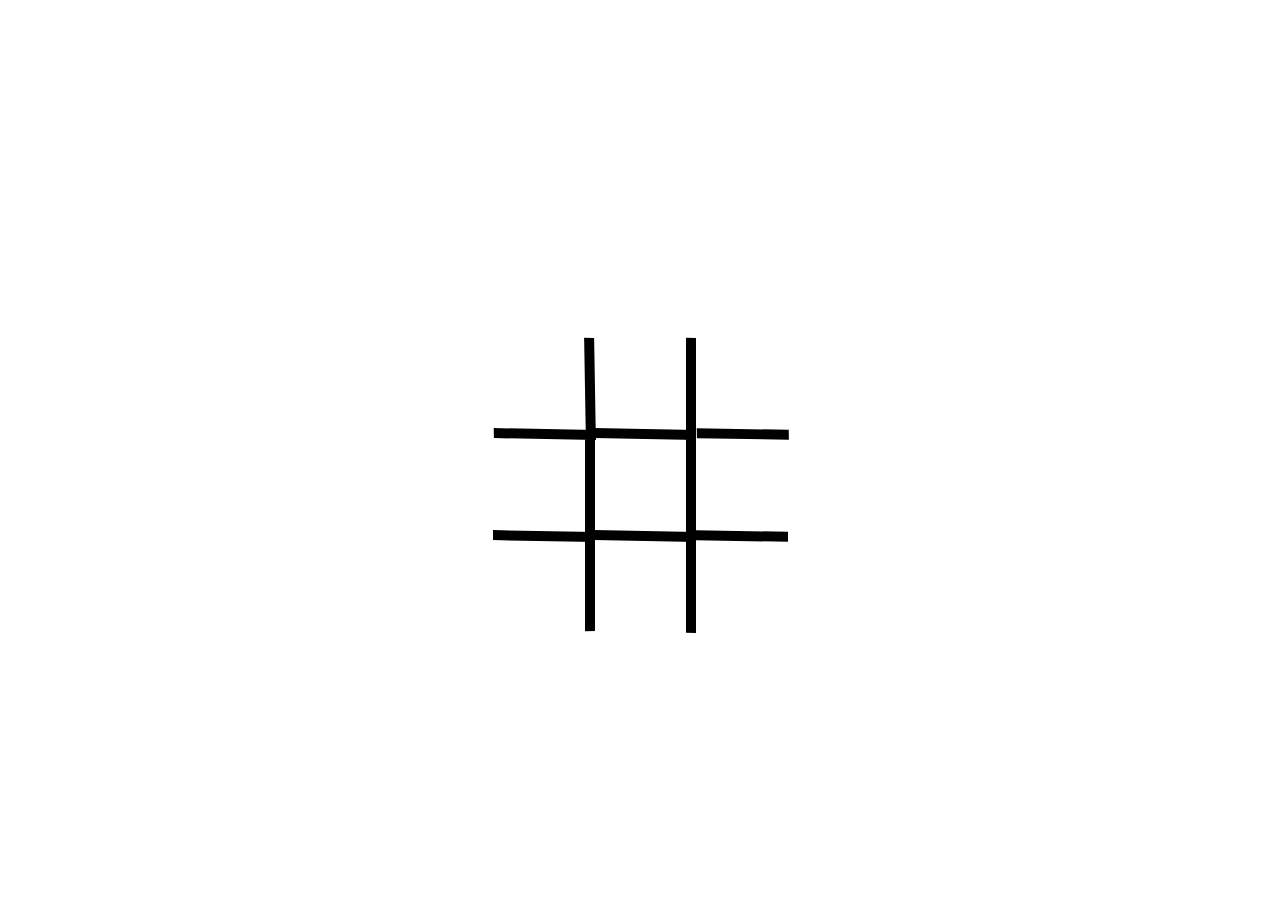
==== index.html @ 144cc935 "figure out winning plays" ====
<!DOCTYPE html>
<html lang="en">

<head>
    <meta charset="UTF-8">
    <meta name="viewport" content="width=device-width, initial-scale=1.0">
    <title>Document</title>
    <link rel="stylesheet" href="styles.css">
</head>

<body>
    <p id="game-over">Game Over! <span id="winners-name">Hanaa</span> wins!</p>
    <div id="board">
        <div class="left top" data-loc="0">
            <img src="tic-O.svg" alt="O">
            <img src="tac-X.svg" alt="X">
        </div>
        <div class="middle top" data-loc="1">
            <img src="tic-O.svg" alt="O">
            <img src="tac-X.svg" alt="X">
        </div>
        <div class="right top" data-loc="2">
            <img src="tic-O.svg" alt="O">
            <img src="tac-X.svg" alt="X">
        </div>
        <div class="middle left" data-loc="3">
            <img src="tic-O.svg" alt="O">
            <img src="tac-X.svg" alt="X">
        </div>
        <div class="middle" data-loc="4">
            <img src="tic-O.svg" alt="O">
            <img src="tac-X.svg" alt="X">
        </div>
        <div class="middle right" data-loc="5">
            <img src="tic-O.svg" alt="O">
            <img src="tac-X.svg" alt="X">
        </div>
        <div class="bottom left" data-loc="6">
            <img src="tic-O.svg" alt="O">
            <img src="tac-X.svg" alt="X">
        </div>
        <div class="bottom middle" data-loc="7">
            <img src="tic-O.svg" alt="O">
            <img src="tac-X.svg" alt="X">
        </div>
        <div class="bottom right" data-loc="8">
            <img src="tic-O.svg" alt="O">
            <img src="tac-X.svg" alt="X">
        </div>
    </div>
    <script src="script.js"></script>
</body>

</html>
---- styles.css ----
* {
    padding: 0;
    margin: 0;
    box-sizing: border-box;
}

body {
    min-height: 100vh;
    display: flex;
    flex-direction: column;
    justify-content: center;
    align-items: center;
    gap: 2rem;
    font-size: 2rem;

    p {
        opacity: 0;
    }
}

#board {
    display: grid;

    grid-template-columns: repeat(3, min-content);
    grid-template-columns: repeat(3, min-content);
    gap: 0px;
    border: none;

    >div:not(.right) {
        border-right: 10px solid black;
        transform: skewY(-1deg);
    }

    >div:not(.bottom) {
        border-bottom: 10px solid black;
        transform: skew(1deg, 1deg);
    }

    >div.middle {
        transform: skewY(1deg);
    }

    >div {
        display: grid;
        grid-template-rows: min-content;
        grid-template-columns: min-content;

        img {
            grid-row: 1;
            grid-column: 1;
            opacity: 0;
            padding: 8px;
        }

        img:last-child {
            opacity: 0;

        }

    }
}
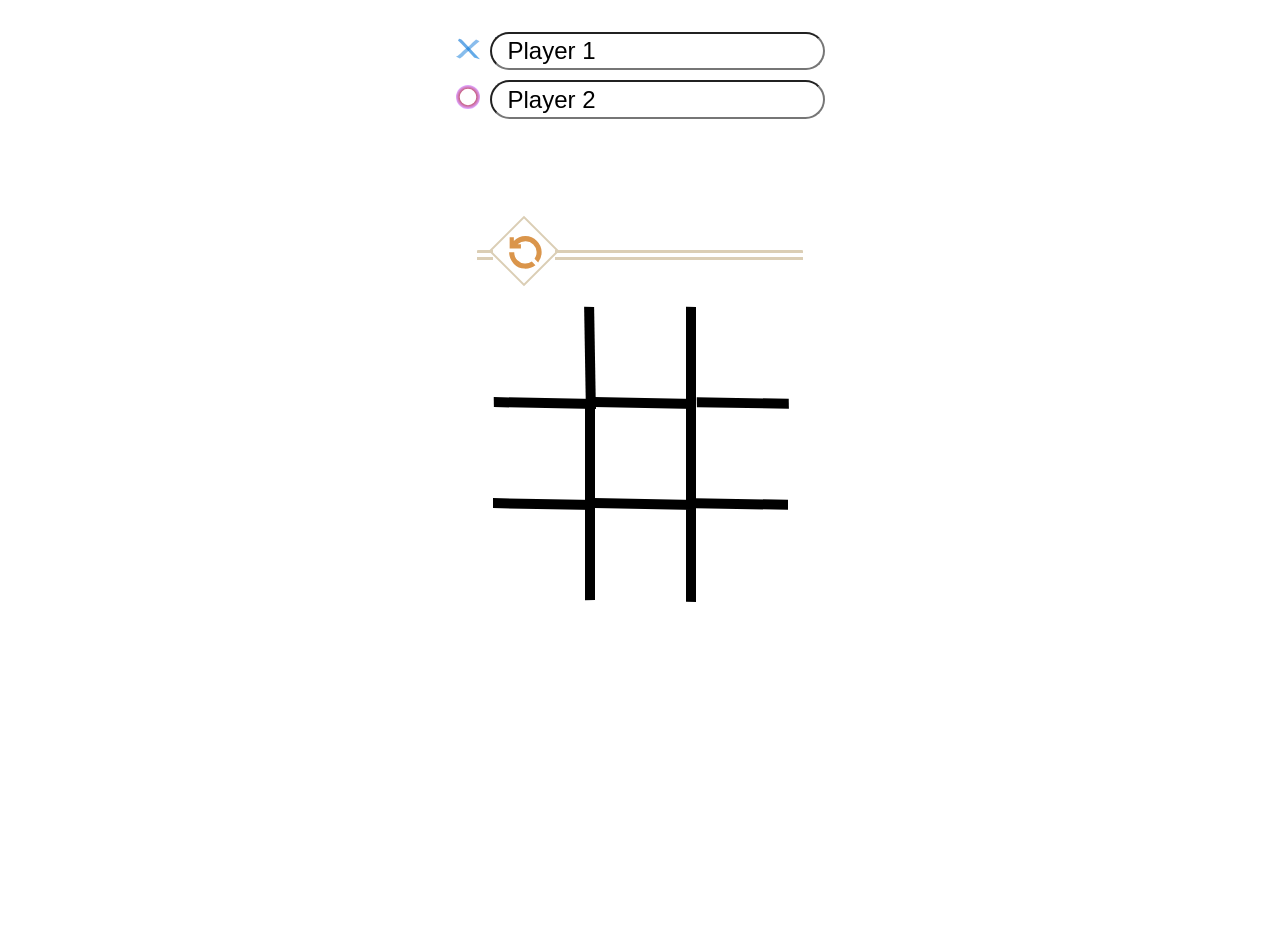
==== commit d712f30b: "handle reset button and stop image dragging in chrome" ====
--- a/index.html
+++ b/index.html
@@ -9,45 +9,53 @@
 </head>
 
 <body>
+    <div>
+        <label for="player0"><img src="tac-X.svg" alt="X mark"></label><input type="text" name="player0" id="player0"
+            value="Player 1">
+        <label for="player1"><img src="tic-O.svg" alt="O mark"></label><input type="text" name="player1" id="player1"
+            value="Player 2">
+    </div>
+
     <p id="game-over">Game Over! <span id="winners-name">Hanaa</span> wins!</p>
-    <div id="board">
-        <div class="left top" data-loc="0">
+    <fieldset id="board">
+        <legend><img id="reset" src="restart_orange_24px.svg" alt="restart game"></legend>
+        <div class="cell left top" data-loc="0">
             <img src="tic-O.svg" alt="O">
             <img src="tac-X.svg" alt="X">
         </div>
-        <div class="middle top" data-loc="1">
+        <div class="cell middle top" data-loc="1">
             <img src="tic-O.svg" alt="O">
             <img src="tac-X.svg" alt="X">
         </div>
-        <div class="right top" data-loc="2">
+        <div class="cell right top" data-loc="2">
             <img src="tic-O.svg" alt="O">
             <img src="tac-X.svg" alt="X">
         </div>
-        <div class="middle left" data-loc="3">
+        <div class="cell middle left" data-loc="3">
             <img src="tic-O.svg" alt="O">
             <img src="tac-X.svg" alt="X">
         </div>
-        <div class="middle" data-loc="4">
+        <div class="cell middle" data-loc="4">
             <img src="tic-O.svg" alt="O">
             <img src="tac-X.svg" alt="X">
         </div>
-        <div class="middle right" data-loc="5">
+        <div class="cell middle right" data-loc="5">
             <img src="tic-O.svg" alt="O">
             <img src="tac-X.svg" alt="X">
         </div>
-        <div class="bottom left" data-loc="6">
+        <div class="cell bottom left" data-loc="6">
             <img src="tic-O.svg" alt="O">
             <img src="tac-X.svg" alt="X">
         </div>
-        <div class="bottom middle" data-loc="7">
+        <div class="cell bottom middle" data-loc="7">
             <img src="tic-O.svg" alt="O">
             <img src="tac-X.svg" alt="X">
         </div>
-        <div class="bottom right" data-loc="8">
+        <div class="cell bottom right" data-loc="8">
             <img src="tic-O.svg" alt="O">
             <img src="tac-X.svg" alt="X">
         </div>
-    </div>
+    </fieldset>
     <script src="script.js"></script>
 </body>
 
--- a/styles.css
+++ b/styles.css
@@ -8,10 +8,27 @@
     min-height: 100vh;
     display: flex;
     flex-direction: column;
-    justify-content: center;
+    justify-content: flex-start;
     align-items: center;
     gap: 2rem;
     font-size: 2rem;
+    margin-top: 2rem;
+
+    >div:first-child {
+        display: grid;
+        grid-template-columns: 1.5rem 1fr;
+        gap: 10px;
+
+        img {
+            width: 1.5rem;
+        }
+
+        input {
+            font-size: 1.5rem;
+            padding: .2rem 1rem;
+            border-radius: 25px;
+        }
+    }
 
     p {
         opacity: 0;
@@ -24,7 +41,27 @@
     grid-template-columns: repeat(3, min-content);
     grid-template-columns: repeat(3, min-content);
     gap: 0px;
-    border: none;
+    padding: 1rem 1rem calc(1rem + 25px) 1rem;
+    border-style: double;
+    border-radius: 1px;
+    border-color: rgb(219, 206, 181);
+    border-left: none;
+    border-right: none;
+    border-bottom: none;
+    border-top-width: 10px;
+
+    legend {
+        font-size: 2rem;
+        border: none;
+
+        img {
+            width: 50px;
+            border: 2px double rgb(219, 206, 181);
+            transform: rotate(-45deg);
+            z-index: 2;
+            margin: 6px;
+        }
+    }
 
     >div:not(.right) {
         border-right: 10px solid black;
@@ -58,4 +95,13 @@
         }
 
     }
+}
+
+.current-player {
+    background: linear-gradient(-100deg, #dfa2fc 0%, #dfa2fc 30%, #0979d9 100%);
+    color: white;
+}
+
+img {
+    -webkit-user-drag: none;
 }
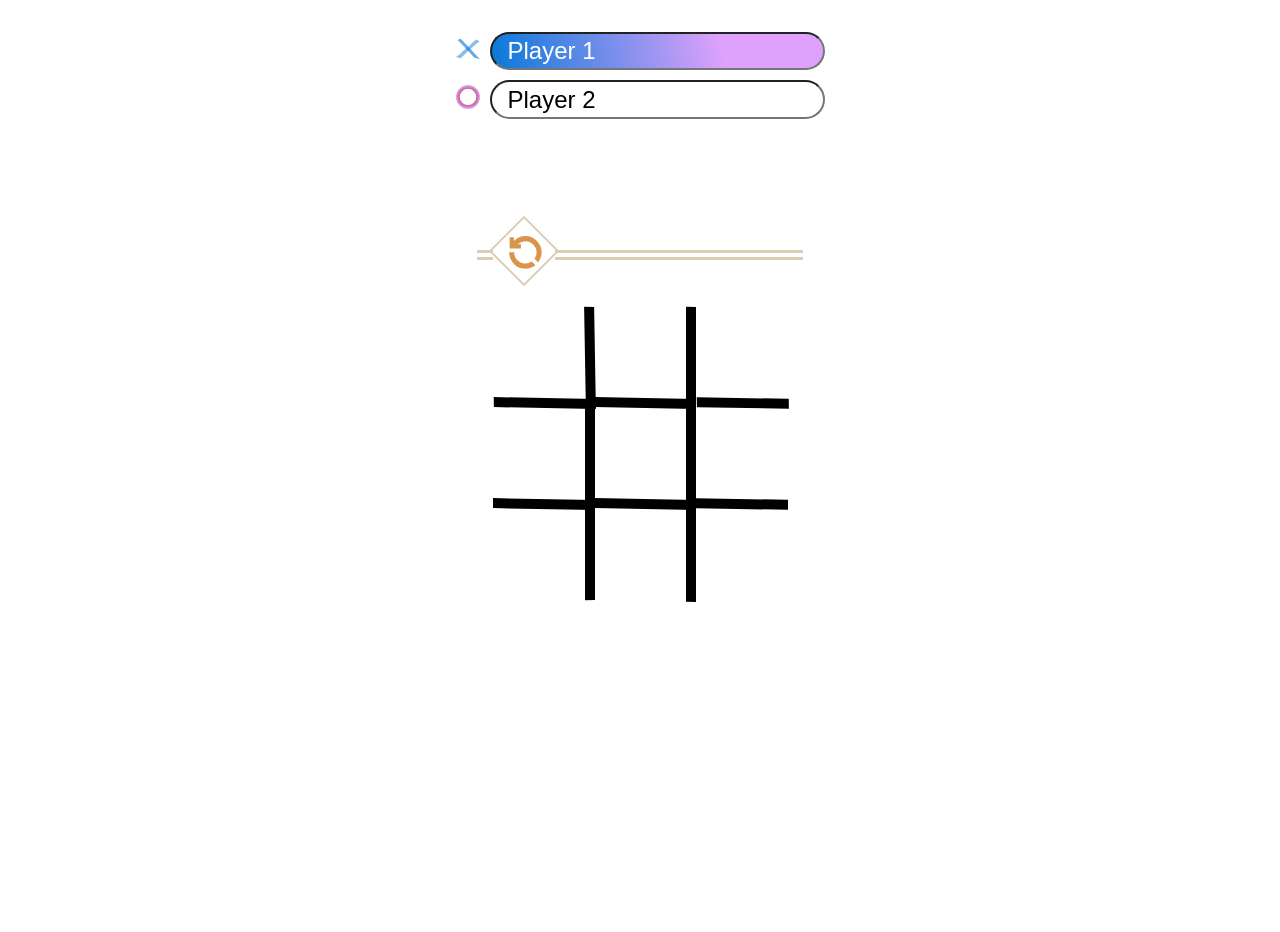
==== commit 96182b55: "indicate current player visually and handle off-cell clicks" ====
--- a/index.html
+++ b/index.html
@@ -10,8 +10,8 @@
 
 <body>
     <div>
-        <label for="player0"><img src="tac-X.svg" alt="X mark"></label><input type="text" name="player0" id="player0"
-            value="Player 1">
+        <label for="player0"><img src="tac-X.svg" alt="X mark"></label><input class="current-player" type="text"
+            name="player0" id="player0" value="Player 1">
         <label for="player1"><img src="tic-O.svg" alt="O mark"></label><input type="text" name="player1" id="player1"
             value="Player 2">
     </div>
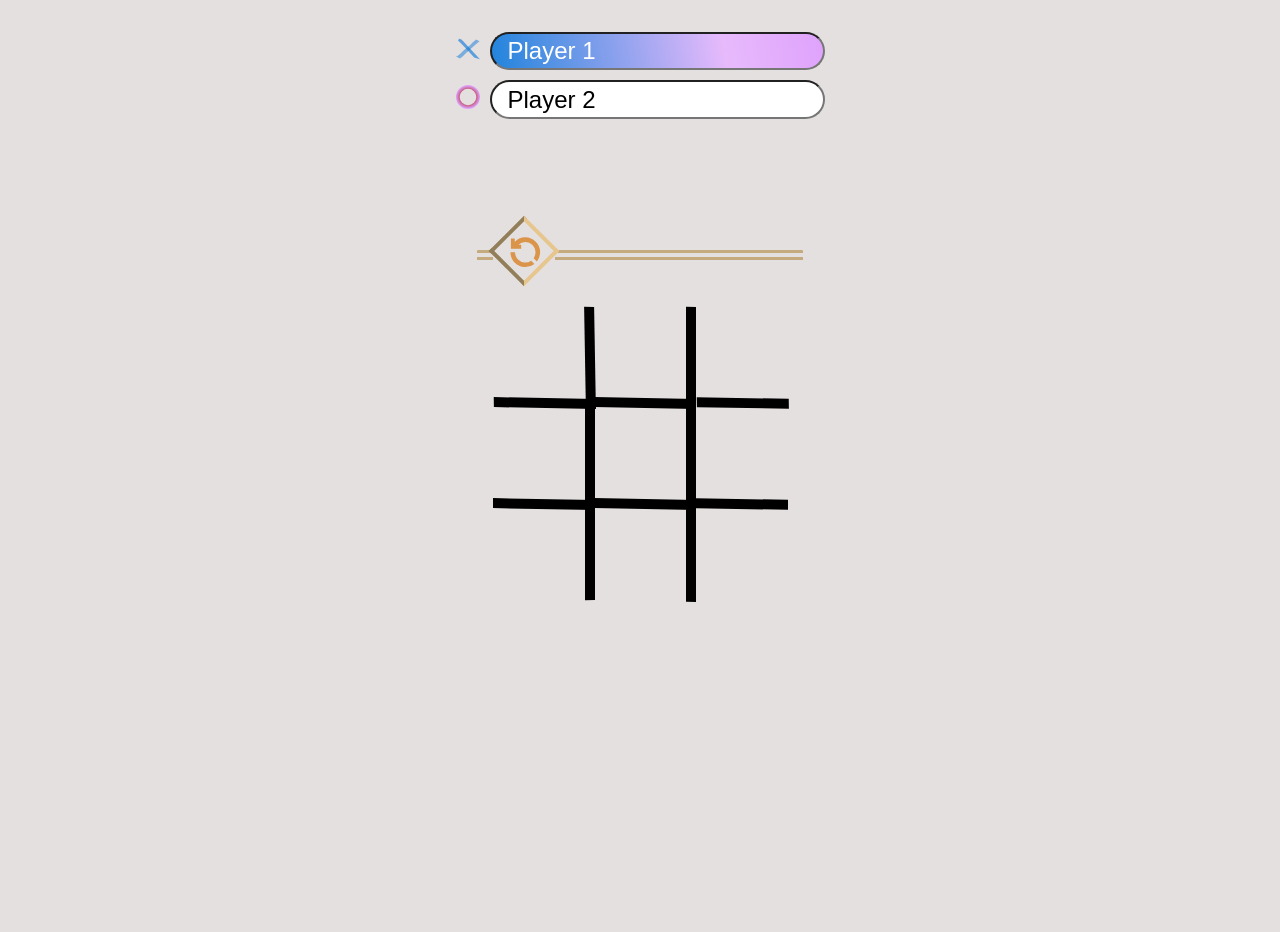
==== commit 90b62968: "handle tie case" ====
--- a/index.html
+++ b/index.html
@@ -15,8 +15,10 @@
         <label for="player1"><img src="tic-O.svg" alt="O mark"></label><input type="text" name="player1" id="player1"
             value="Player 2">
     </div>
-
-    <p id="game-over">Game Over! <span id="winners-name">Hanaa</span> wins!</p>
+    <div id="results">
+        <p id="game-over">Game Over! <span id="winners-name">Hanaa</span> wins!</p>
+        <p id="tie-game">Aww! It's a tie!</p>
+    </div>
     <fieldset id="board">
         <legend><img id="reset" src="restart_orange_24px.svg" alt="restart game"></legend>
         <div class="cell left top" data-loc="0">
--- a/styles.css
+++ b/styles.css
@@ -6,6 +6,7 @@
 
 body {
     min-height: 100vh;
+    background-color: rgb(229, 224, 224);
     display: flex;
     flex-direction: column;
     justify-content: flex-start;
@@ -30,21 +31,30 @@
         }
     }
 
-    p {
-        opacity: 0;
+    #results {
+        display: grid;
+        grid-template-columns: auto;
+        grid-template-rows: auto;
+
+        p {
+            grid-column: 1;
+            grid-row: 1;
+            opacity: 0;
+            text-align: center;
+            font-weight: 900;
+        }
     }
 }
 
 #board {
     display: grid;
-
     grid-template-columns: repeat(3, min-content);
     grid-template-columns: repeat(3, min-content);
     gap: 0px;
     padding: 1rem 1rem calc(1rem + 25px) 1rem;
     border-style: double;
     border-radius: 1px;
-    border-color: rgb(219, 206, 181);
+    border-color: rgba(158, 106, 10, 0.46);
     border-left: none;
     border-right: none;
     border-bottom: none;
@@ -56,7 +66,7 @@
 
         img {
             width: 50px;
-            border: 2px double rgb(219, 206, 181);
+            border: 4px inset rgb(230, 198, 141);
             transform: rotate(-45deg);
             z-index: 2;
             margin: 6px;
@@ -98,7 +108,7 @@
 }
 
 .current-player {
-    background: linear-gradient(-100deg, #dfa2fc 0%, #dfa2fc 30%, #0979d9 100%);
+    background: linear-gradient(-100deg, #dfa2fc 0%, #e7bafc 30%, #2184dc 100%);
     color: white;
 }
 
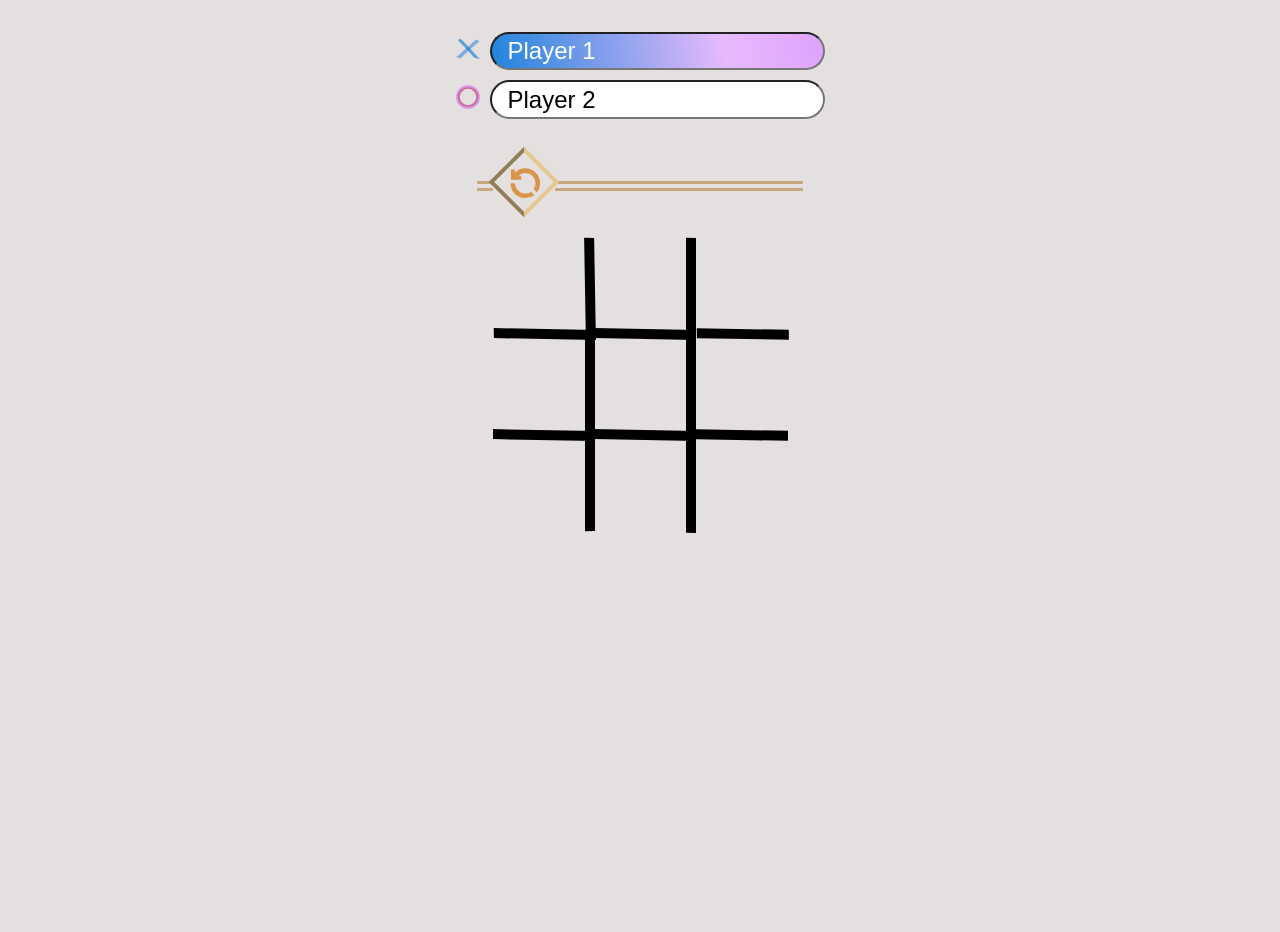
==== commit d6e68d93: "make winning state more obvious" ====
--- a/index.html
+++ b/index.html
@@ -15,12 +15,12 @@
         <label for="player1"><img src="tic-O.svg" alt="O mark"></label><input type="text" name="player1" id="player1"
             value="Player 2">
     </div>
-    <div id="results">
-        <p id="game-over">Game Over! <span id="winners-name">Hanaa</span> wins!</p>
-        <p id="tie-game">Aww! It's a tie!</p>
-    </div>
     <fieldset id="board">
         <legend><img id="reset" src="restart_orange_24px.svg" alt="restart game"></legend>
+        <section id="results">
+            <p id="game-over">Game Over!<br> <span id="winners-name">Hanaa</span> wins!</p>
+            <p id="tie-game">Aww! It's a tie!</p>
+        </section>
         <div class="cell left top" data-loc="0">
             <img src="tic-O.svg" alt="O">
             <img src="tac-X.svg" alt="X">
@@ -37,7 +37,7 @@
             <img src="tic-O.svg" alt="O">
             <img src="tac-X.svg" alt="X">
         </div>
-        <div class="cell middle" data-loc="4">
+        <div class="cell middle center" data-loc="4">
             <img src="tic-O.svg" alt="O">
             <img src="tac-X.svg" alt="X">
         </div>
--- a/styles.css
+++ b/styles.css
@@ -31,24 +31,11 @@
         }
     }
 
-    #results {
-        display: grid;
-        grid-template-columns: auto;
-        grid-template-rows: auto;
-
-        p {
-            grid-column: 1;
-            grid-row: 1;
-            opacity: 0;
-            text-align: center;
-            font-weight: 900;
-        }
-    }
 }
 
 #board {
     display: grid;
-    grid-template-columns: repeat(3, min-content);
+    grid-template-rows: repeat(3, min-content);
     grid-template-columns: repeat(3, min-content);
     gap: 0px;
     padding: 1rem 1rem calc(1rem + 25px) 1rem;
@@ -73,6 +60,26 @@
         }
     }
 
+    #results {
+        grid-column: 1 / -1;
+        grid-row: 2;
+        justify-self: stretch;
+        align-self: stretch;
+
+        display: grid;
+        grid-template-columns: auto;
+        grid-template-rows: auto;
+
+        p {
+            grid-column: 1;
+            grid-row: 1;
+            opacity: 0;
+            text-align: center;
+            font-weight: 900;
+            align-self: center;
+        }
+    }
+
     >div:not(.right) {
         border-right: 10px solid black;
         transform: skewY(-1deg);
@@ -85,6 +92,30 @@
 
     >div.middle {
         transform: skewY(1deg);
+
+        &.right {
+            grid-column: 3;
+        }
+
+        &.left {
+            grid-column: 1;
+        }
+
+        &.center {
+            grid-column: 2;
+        }
+    }
+
+    >div.cell.top {
+        grid-row: 1;
+    }
+
+    >div.cell.bottom {
+        grid-row: 3;
+    }
+
+    >div.cell:not(.top):not(.bottom) {
+        grid-row: 2;
     }
 
     >div {
@@ -114,4 +145,16 @@
 
 img {
     -webkit-user-drag: none;
+}
+
+.end-game {
+
+    background: black;
+
+    &:not(img) {
+        opacity: 1 !important;
+        border-radius: 25px;
+        color: white;
+    }
+
 }
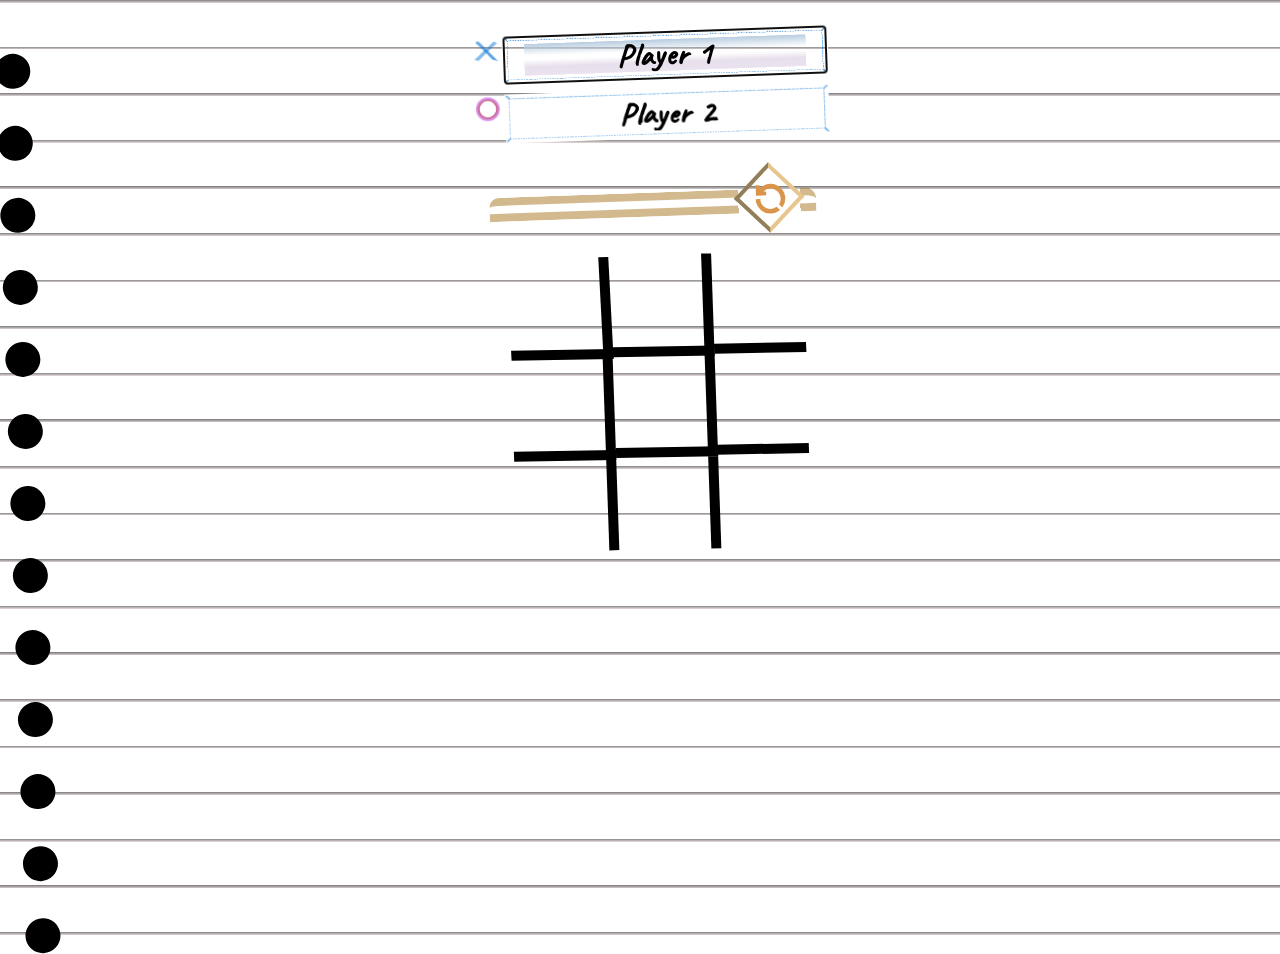
==== commit 4cc1fc5e: "add handwritten font and use blinking effect to highlight input" ====
--- a/index.html
+++ b/index.html
@@ -10,8 +10,8 @@
 
 <body>
     <div>
-        <label for="player0"><img src="tac-X.svg" alt="X mark"></label><input class="current-player" type="text"
-            name="player0" id="player0" value="Player 1">
+        <label for="player0"><img src="tac-X.svg" alt="X mark"></label><input class="current-player blink" type="text"
+            name="player0" id="player0" value="Player 1" autofocus>
         <label for="player1"><img src="tic-O.svg" alt="O mark"></label><input type="text" name="player1" id="player1"
             value="Player 2">
     </div>
--- a/styles.css
+++ b/styles.css
@@ -1,7 +1,17 @@
+@font-face {
+    font-family: 'caveatregular';
+    src: url('caveat-font/caveat-variablefont_wght-webfont.woff2') format('woff2'),
+        url('caveat-font/caveat-variablefont_wght-webfont.woff') format('woff');
+    font-weight: normal;
+    font-style: normal;
+
+}
+
 * {
     padding: 0;
     margin: 0;
     box-sizing: border-box;
+    font-family: 'caveatregular';
 }
 
 body {
@@ -14,21 +24,45 @@
     gap: 2rem;
     font-size: 2rem;
     margin-top: 2rem;
+    background: repeating-linear-gradient(180deg, gray 0%, rgb(221, 210, 210) .3%, white .3%, white 5%);
+    border-left: 35px dotted black;
+
+    margin-left: 10px;
+    transform: rotate(-2deg);
 
     >div:first-child {
         display: grid;
         grid-template-columns: 1.5rem 1fr;
         gap: 10px;
+        width: fit-content;
 
         img {
             width: 1.5rem;
+            position: relative;
+            left: 5px;
         }
 
         input {
-            font-size: 1.5rem;
+            text-align: center;
+
+            caret-color: orange;
+
+            font-size: 2rem;
             padding: .2rem 1rem;
-            border-radius: 25px;
-        }
+            /* border-radius: 25px;*/
+            font-weight: 700;
+            letter-spacing: 1px;
+            margin: 0 auto;
+
+            &::selection {
+                background: orange;
+            }
+
+            border-width: 5px;
+            border-image: url(tac-X.svg) 30 round;
+
+        }
+
     }
 
 }
@@ -40,16 +74,21 @@
     gap: 0px;
     padding: 1rem 1rem calc(1rem + 25px) 1rem;
     border-style: double;
-    border-radius: 1px;
     border-color: rgba(158, 106, 10, 0.46);
     border-left: none;
     border-right: none;
     border-bottom: none;
-    border-top-width: 10px;
+    border-top-width: 1.5rem;
+    border-start-end-radius: 12px;
+    border-start-start-radius: 10px;
+
+    &::selection {
+        background: transparent;
+    }
 
     legend {
         font-size: 2rem;
-        border: none;
+        margin-left: auto;
 
         img {
             width: 50px;
@@ -65,6 +104,7 @@
         grid-row: 2;
         justify-self: stretch;
         align-self: stretch;
+        height: 100%;
 
         display: grid;
         grid-template-columns: auto;
@@ -77,6 +117,8 @@
             text-align: center;
             font-weight: 900;
             align-self: center;
+            padding-top: 4px;
+            padding-bottom: 4px;
         }
     }
 
@@ -139,22 +181,47 @@
 }
 
 .current-player {
-    background: linear-gradient(-100deg, #dfa2fc 0%, #e7bafc 30%, #2184dc 100%);
-    color: white;
+    background: repeating-linear-gradient(0deg, transparent 0%, #ebe2ef 10%,
+            #e7dfeb 30%, transparent 50%, transparent 60%, #bbcfe1 90%, transparent 100%);
+    /*background-color: black;*/
+    background-clip: content-box;
+    color: black;
 }
 
 img {
-    -webkit-user-drag: none;
+    -webkit-user-drag: none; //stops people from being able to drag my images on chrome
 }
 
 .end-game {
 
     background: black;
+    z-index: 3;
+    transform: scale(1.5);
 
     &:not(img) {
         opacity: 1 !important;
         border-radius: 25px;
         color: white;
-    }
-
+        border: 3px dashed orange;
+    }
+
+}
+
+.blink {
+    animation: blink 1s 5;
+}
+
+@keyframes blink {
+    0% {
+        opacity: 1;
+    }
+
+    50% {
+        opacity: 0.8;
+        color: orange;
+    }
+
+    100% {
+        opacity: 1;
+    }
 }
